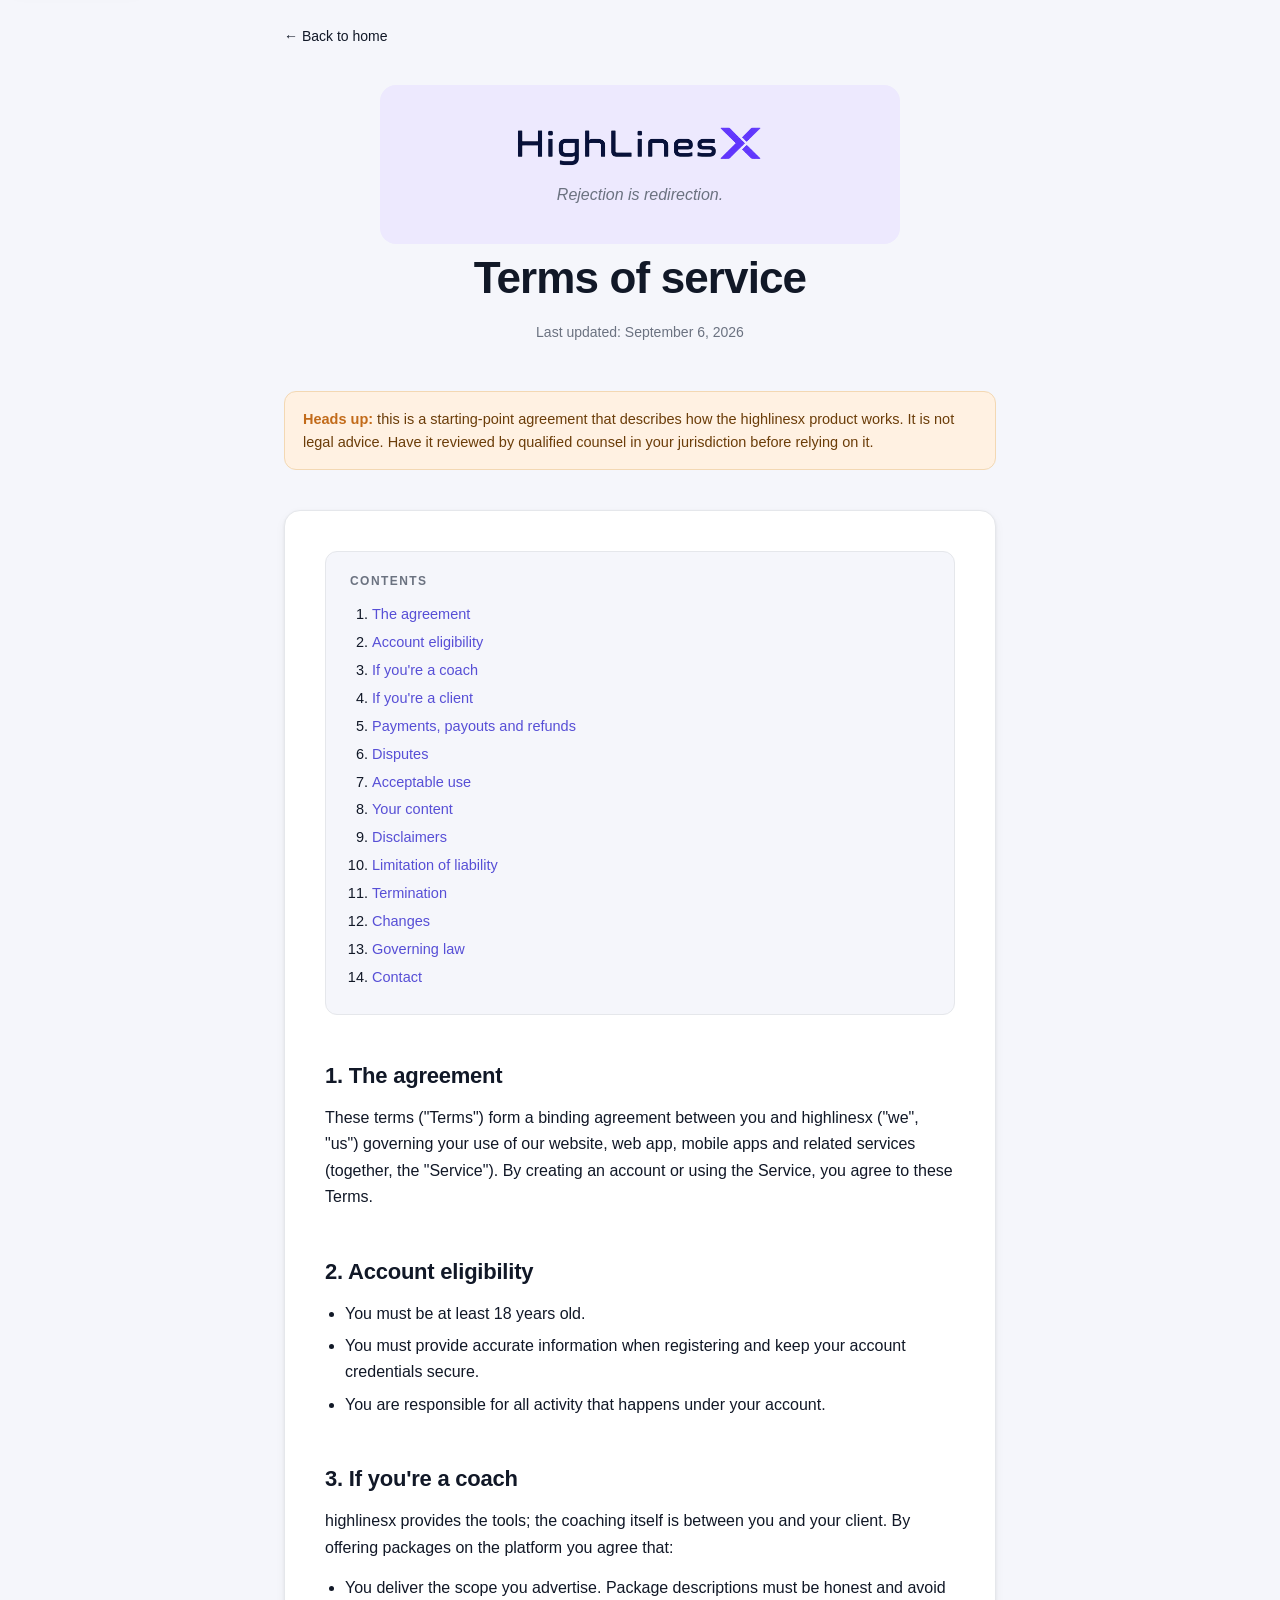
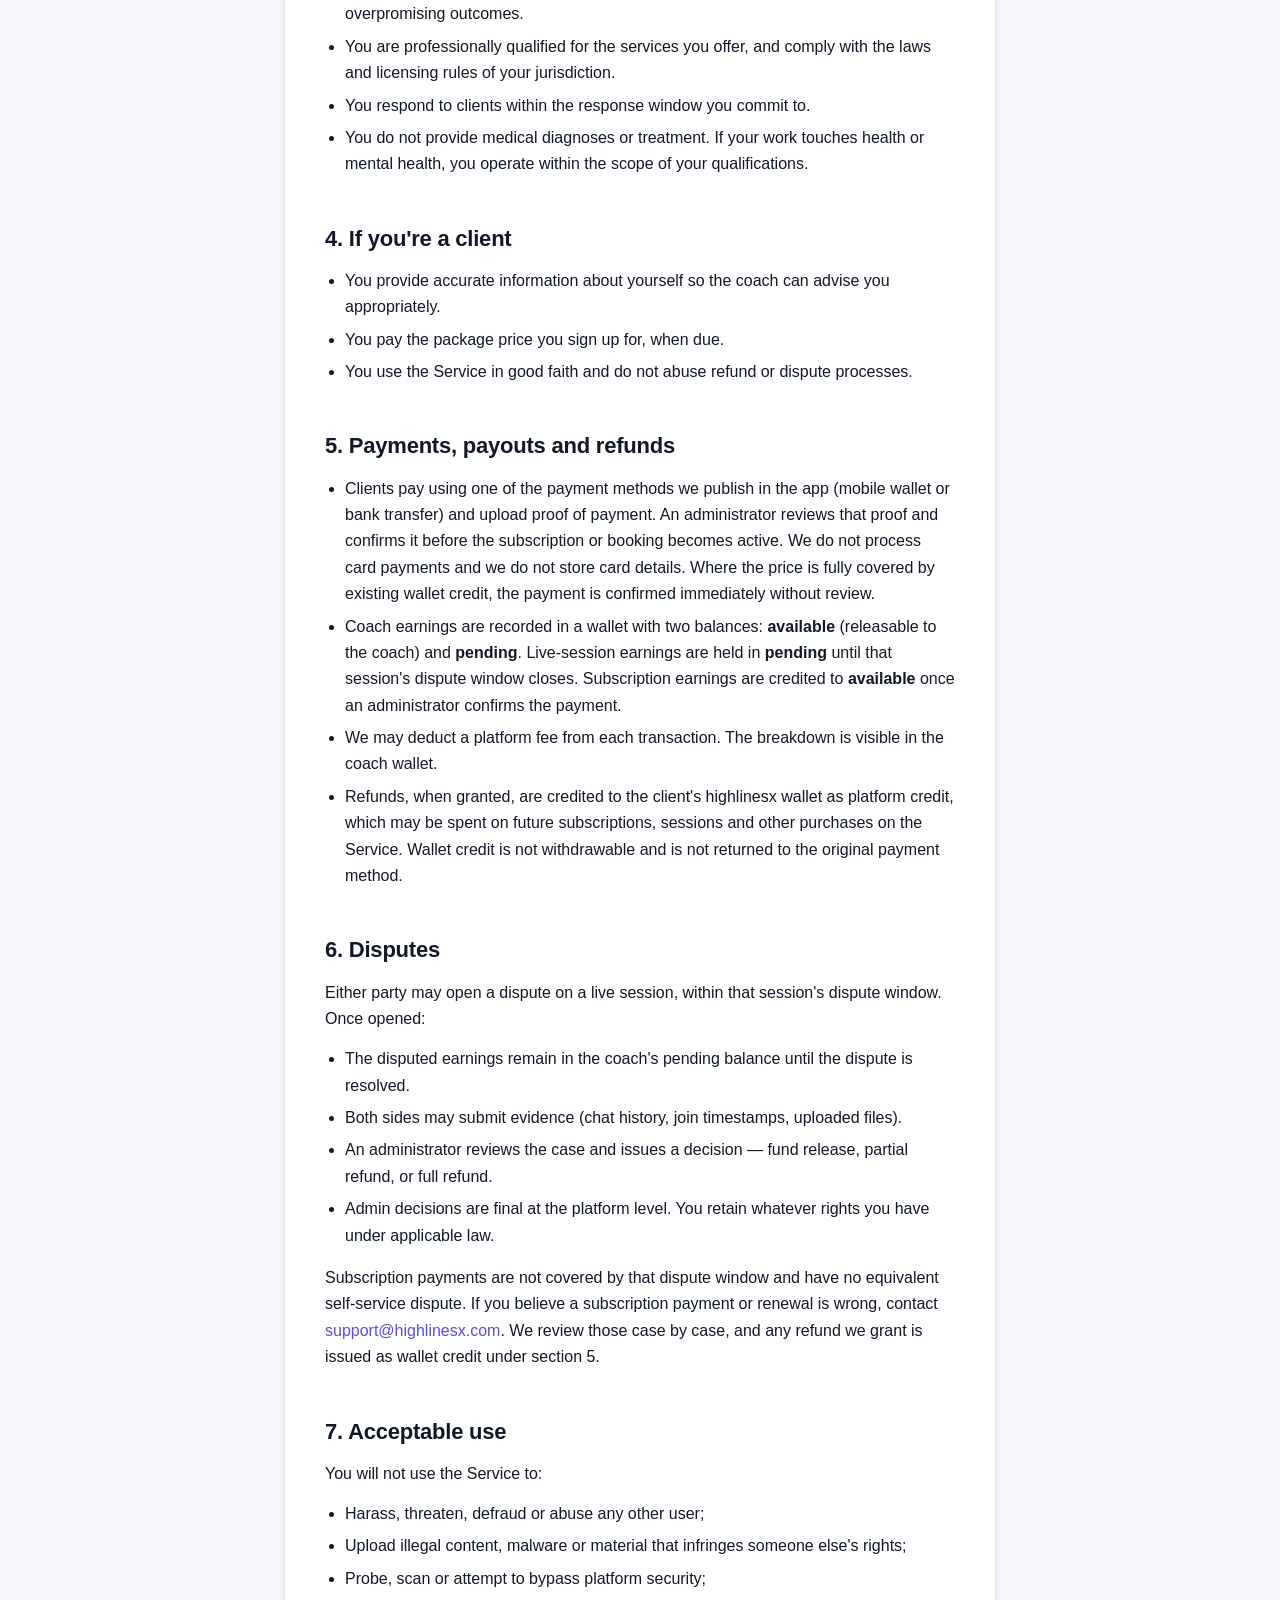
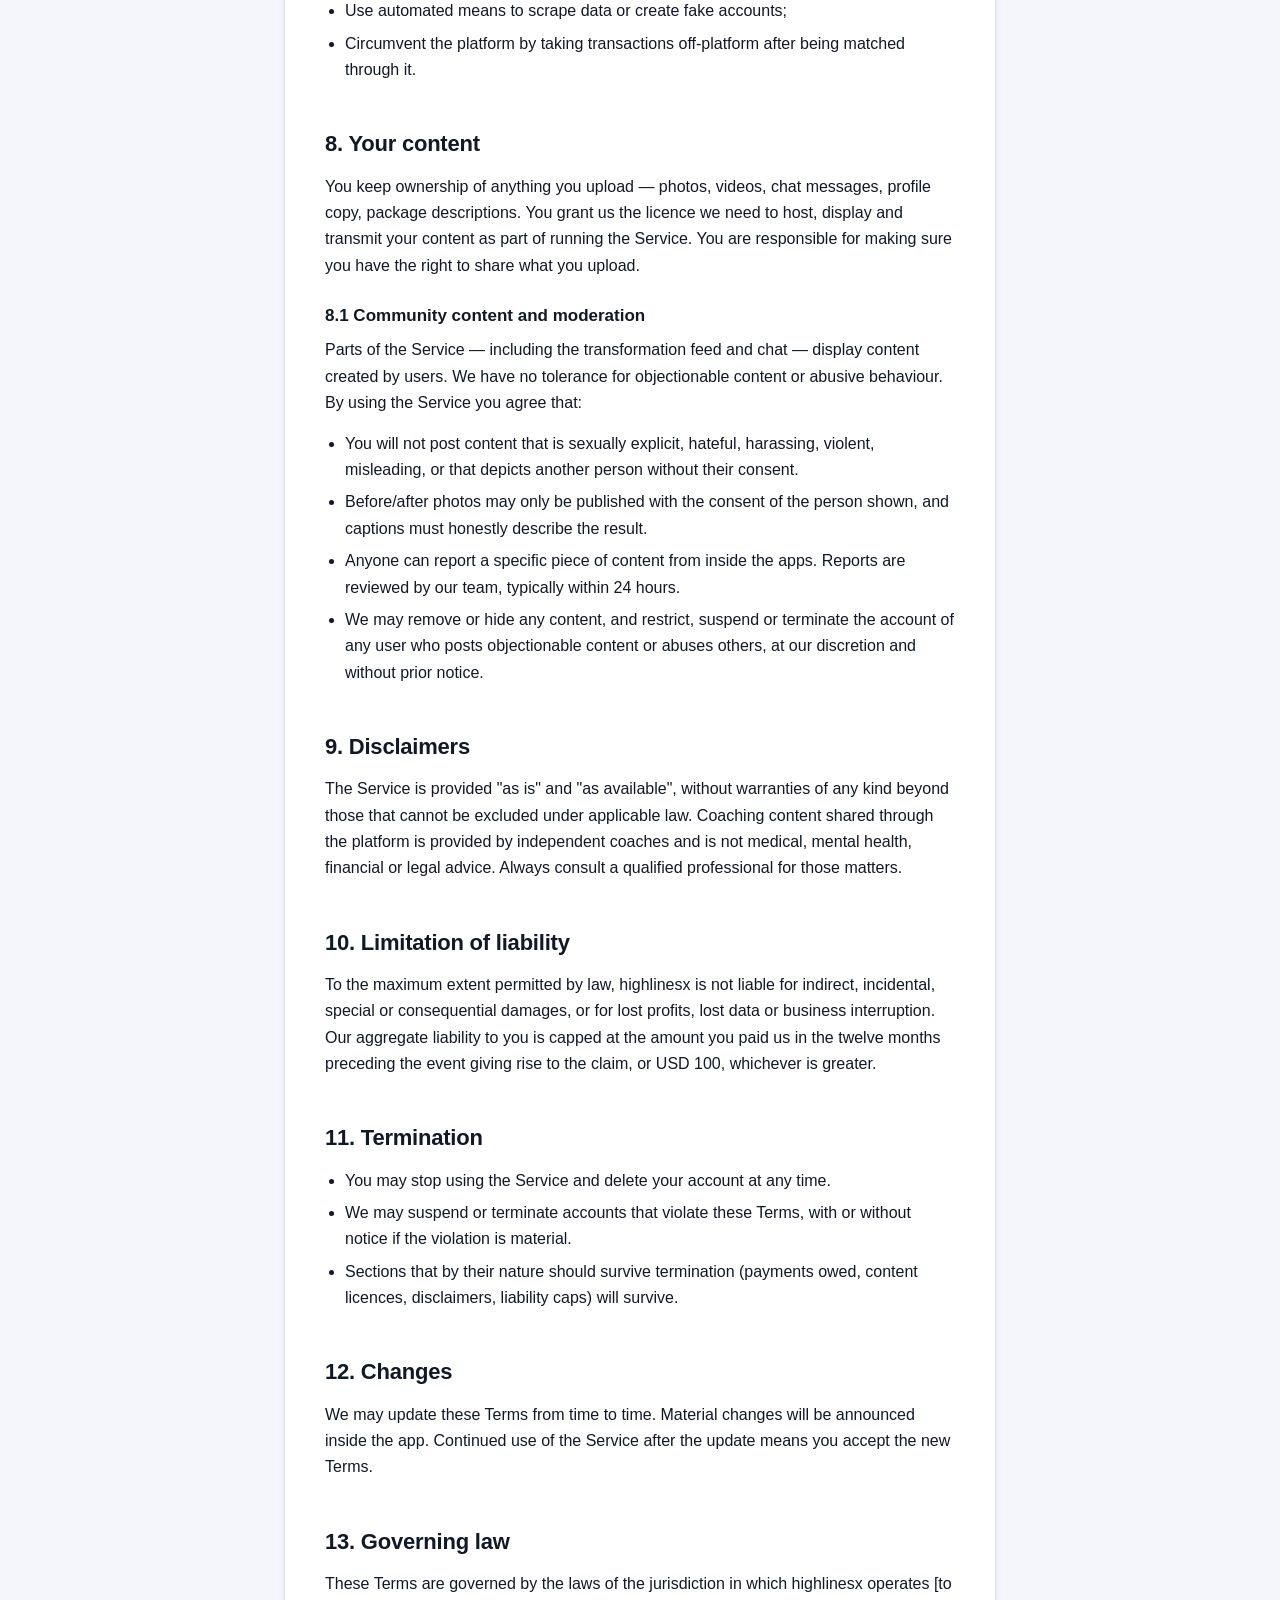
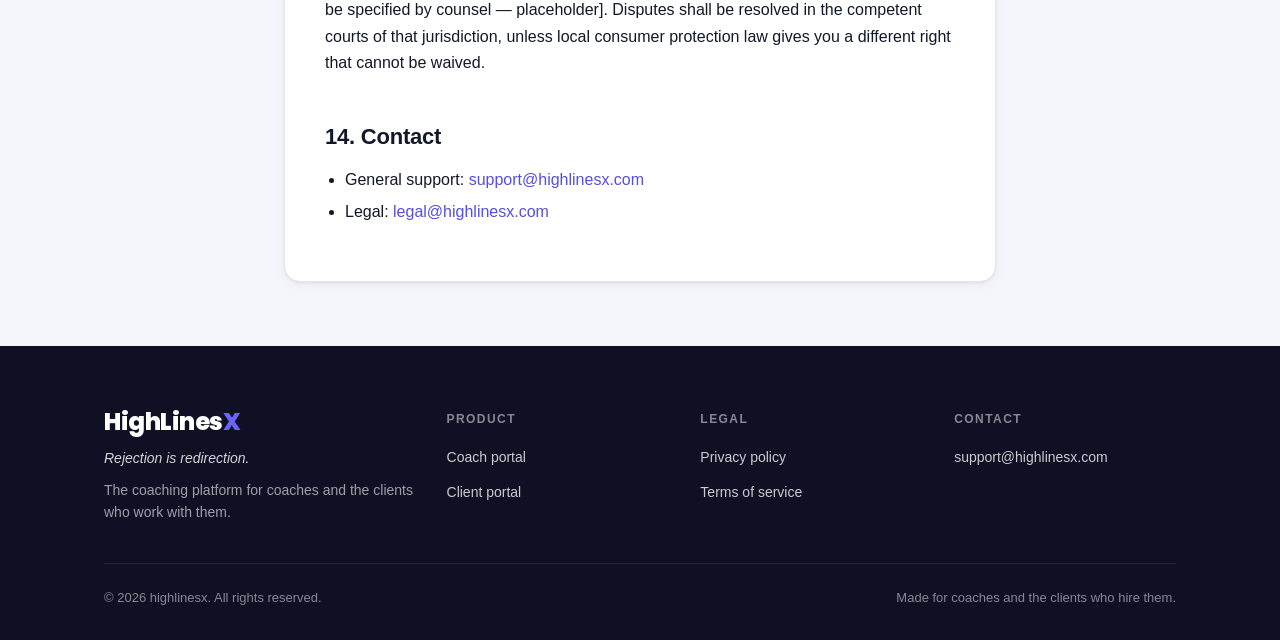
==== terms.html @ 92f1c03d "Static legal pages for highlinesx.com while the platform is hibernated Co-Authored-By: Claude Opus 5" ====
<!doctype html>
<html lang="en">
<head>
<meta charset="utf-8" />
<meta name="viewport" content="width=device-width, initial-scale=1, viewport-fit=cover" />
<title>Terms of service — HighLinesX</title>
<meta name="description" content="The agreement between you and highlinesx when you use the platform." />
<meta name="theme-color" content="#6C63FF" />
<meta name="color-scheme" content="light" />
<link rel="canonical" href="https://highlinesx.com/terms" />
<link rel="icon" type="image/png" href="/favicon.png?v=4" />
<link rel="icon" type="image/png" sizes="512x512" href="/icon-512.png?v=4" />
<link rel="apple-touch-icon" sizes="180x180" href="/apple-touch-icon.png?v=4" />
<meta name="apple-mobile-web-app-capable" content="yes" />
<meta name="apple-mobile-web-app-title" content="highlinesx" />
<link href="/fonts/poppins.css" rel="stylesheet">
<link rel="stylesheet" href="/theme.css" />
<link rel="stylesheet" href="/marketing.css?v=1" />
<script type="application/ld+json">
{
  "@context": "https://schema.org",
  "@graph": [
    { "@type": "Organization", "@id": "https://highlinesx.com/#org", "name": "highlinesx", "url": "https://highlinesx.com/", "logo": "https://highlinesx.com/highlinesx-logo.png", "slogan": "Rejection is redirection." },
    { "@type": "WebPage", "name": "Terms of service — highlinesx", "url": "https://highlinesx.com/terms", "description": "The agreement between you and highlinesx when you use the platform.", "isPartOf": { "@id": "https://highlinesx.com/#org" } }
  ]
}
</script>
</head>
<body>

<a class="skip-link" href="#main">Skip to content</a>

<div class="topbar container container--narrow">
  <a href="/" class="back-link">← Back to home</a>
</div>

<header class="legal-head">
  <div class="container container--narrow">
    <a href="/" class="brand-lockup" aria-label="highlinesx home">
      <span class="brand-lockup__row">
        <img src="/highlinesx-logo.png" alt="highlinesx" class="brand-lockup__logo" width="1040" height="190" />
      </span>
      <span class="brand-lockup__motto">Rejection is redirection.</span>
    </a>
    <h1>Terms of service</h1>
    <div class="meta">Last updated: September 6, 2026</div>
  </div>
</header>

<main id="main" class="container container--narrow">
  <div class="disclaimer">
    <strong>Heads up:</strong> this is a starting-point agreement that describes how the highlinesx product works.
    It is not legal advice. Have it reviewed by qualified counsel in your jurisdiction before relying on it.
  </div>

  <article>
    <nav class="toc" aria-label="Contents">
      <h4>Contents</h4>
      <ol>
        <li><a href="#agreement">The agreement</a></li>
        <li><a href="#eligibility">Account eligibility</a></li>
        <li><a href="#coach">If you're a coach</a></li>
        <li><a href="#client">If you're a client</a></li>
        <li><a href="#payments">Payments, payouts and refunds</a></li>
        <li><a href="#disputes">Disputes</a></li>
        <li><a href="#conduct">Acceptable use</a></li>
        <li><a href="#content">Your content</a></li>
        <li><a href="#disclaimers">Disclaimers</a></li>
        <li><a href="#liability">Limitation of liability</a></li>
        <li><a href="#termination">Termination</a></li>
        <li><a href="#changes">Changes</a></li>
        <li><a href="#law">Governing law</a></li>
        <li><a href="#contact">Contact</a></li>
      </ol>
    </nav>

    <h2 id="agreement">1. The agreement</h2>
    <p>These terms ("Terms") form a binding agreement between you and highlinesx ("we", "us") governing your use of our website, web app, mobile apps and related services (together, the "Service"). By creating an account or using the Service, you agree to these Terms.</p>

    <h2 id="eligibility">2. Account eligibility</h2>
    <ul>
      <li>You must be at least 18 years old.</li>
      <li>You must provide accurate information when registering and keep your account credentials secure.</li>
      <li>You are responsible for all activity that happens under your account.</li>
    </ul>

    <h2 id="coach">3. If you're a coach</h2>
    <p>highlinesx provides the tools; the coaching itself is between you and your client. By offering packages on the platform you agree that:</p>
    <ul>
      <li>You deliver the scope you advertise. Package descriptions must be honest and avoid overpromising outcomes.</li>
      <li>You are professionally qualified for the services you offer, and comply with the laws and licensing rules of your jurisdiction.</li>
      <li>You respond to clients within the response window you commit to.</li>
      <li>You do not provide medical diagnoses or treatment. If your work touches health or mental health, you operate within the scope of your qualifications.</li>
    </ul>

    <h2 id="client">4. If you're a client</h2>
    <ul>
      <li>You provide accurate information about yourself so the coach can advise you appropriately.</li>
      <li>You pay the package price you sign up for, when due.</li>
      <li>You use the Service in good faith and do not abuse refund or dispute processes.</li>
    </ul>

    <h2 id="payments">5. Payments, payouts and refunds</h2>
    <ul>
      <li>Clients pay using one of the payment methods we publish in the app (mobile wallet or bank transfer) and upload proof of payment. An administrator reviews that proof and confirms it before the subscription or booking becomes active. We do not process card payments and we do not store card details. Where the price is fully covered by existing wallet credit, the payment is confirmed immediately without review.</li>
      <li>Coach earnings are recorded in a wallet with two balances: <strong>available</strong> (releasable to the coach) and <strong>pending</strong>. Live-session earnings are held in <strong>pending</strong> until that session's dispute window closes. Subscription earnings are credited to <strong>available</strong> once an administrator confirms the payment.</li>
      <li>We may deduct a platform fee from each transaction. The breakdown is visible in the coach wallet.</li>
      <li>Refunds, when granted, are credited to the client's highlinesx wallet as platform credit, which may be spent on future subscriptions, sessions and other purchases on the Service. Wallet credit is not withdrawable and is not returned to the original payment method.</li>
    </ul>

    <h2 id="disputes">6. Disputes</h2>
    <p>Either party may open a dispute on a live session, within that session's dispute window. Once opened:</p>
    <ul>
      <li>The disputed earnings remain in the coach's pending balance until the dispute is resolved.</li>
      <li>Both sides may submit evidence (chat history, join timestamps, uploaded files).</li>
      <li>An administrator reviews the case and issues a decision — fund release, partial refund, or full refund.</li>
      <li>Admin decisions are final at the platform level. You retain whatever rights you have under applicable law.</li>
    </ul>
    <p>Subscription payments are not covered by that dispute window and have no equivalent self-service dispute. If you believe a subscription payment or renewal is wrong, contact <a href="mailto:support@highlinesx.com">support@highlinesx.com</a>. We review those case by case, and any refund we grant is issued as wallet credit under section 5.</p>

    <h2 id="conduct">7. Acceptable use</h2>
    <p>You will not use the Service to:</p>
    <ul>
      <li>Harass, threaten, defraud or abuse any other user;</li>
      <li>Upload illegal content, malware or material that infringes someone else's rights;</li>
      <li>Probe, scan or attempt to bypass platform security;</li>
      <li>Use automated means to scrape data or create fake accounts;</li>
      <li>Circumvent the platform by taking transactions off-platform after being matched through it.</li>
    </ul>

    <h2 id="content">8. Your content</h2>
    <p>You keep ownership of anything you upload — photos, videos, chat messages, profile copy, package descriptions. You grant us the licence we need to host, display and transmit your content as part of running the Service. You are responsible for making sure you have the right to share what you upload.</p>
    <h3 id="ugc">8.1 Community content and moderation</h3>
    <p>Parts of the Service — including the transformation feed and chat — display content created by users. We have no tolerance for objectionable content or abusive behaviour. By using the Service you agree that:</p>
    <ul>
      <li>You will not post content that is sexually explicit, hateful, harassing, violent, misleading, or that depicts another person without their consent.</li>
      <li>Before/after photos may only be published with the consent of the person shown, and captions must honestly describe the result.</li>
      <li>Anyone can report a specific piece of content from inside the apps. Reports are reviewed by our team, typically within 24 hours.</li>
      <li>We may remove or hide any content, and restrict, suspend or terminate the account of any user who posts objectionable content or abuses others, at our discretion and without prior notice.</li>
    </ul>

    <h2 id="disclaimers">9. Disclaimers</h2>
    <p>The Service is provided "as is" and "as available", without warranties of any kind beyond those that cannot be excluded under applicable law. Coaching content shared through the platform is provided by independent coaches and is not medical, mental health, financial or legal advice. Always consult a qualified professional for those matters.</p>

    <h2 id="liability">10. Limitation of liability</h2>
    <p>To the maximum extent permitted by law, highlinesx is not liable for indirect, incidental, special or consequential damages, or for lost profits, lost data or business interruption. Our aggregate liability to you is capped at the amount you paid us in the twelve months preceding the event giving rise to the claim, or USD 100, whichever is greater.</p>

    <h2 id="termination">11. Termination</h2>
    <ul>
      <li>You may stop using the Service and delete your account at any time.</li>
      <li>We may suspend or terminate accounts that violate these Terms, with or without notice if the violation is material.</li>
      <li>Sections that by their nature should survive termination (payments owed, content licences, disclaimers, liability caps) will survive.</li>
    </ul>

    <h2 id="changes">12. Changes</h2>
    <p>We may update these Terms from time to time. Material changes will be announced inside the app. Continued use of the Service after the update means you accept the new Terms.</p>

    <h2 id="law">13. Governing law</h2>
    <p>These Terms are governed by the laws of the jurisdiction in which highlinesx operates [to be specified by counsel — placeholder]. Disputes shall be resolved in the competent courts of that jurisdiction, unless local consumer protection law gives you a different right that cannot be waived.</p>

    <h2 id="contact">14. Contact</h2>
    <ul>
      <li>General support: <a href="mailto:support@highlinesx.com">support@highlinesx.com</a></li>
      <li>Legal: <a href="mailto:legal@highlinesx.com">legal@highlinesx.com</a></li>
    </ul>
  </article>
</main>

<footer class="footer">
  <div class="container">
    <div class="footer__grid">
      <div class="footer__brand-col">
        <div class="footer__brand">
          <span class="footer__wordmark" aria-label="highlinesx">HighLines<span class="x">X</span></span>
        </div>
        <p class="footer__motto">Rejection is redirection.</p>
        <p class="footer__tag">The coaching platform for coaches and the clients who work with them.</p>
      </div>
      <nav class="footer__col" aria-label="Product">
        <h5>Product</h5>
        <ul>
          <li><a href="/coach">Coach portal</a></li>
          <li><a href="/client">Client portal</a></li>
        </ul>
      </nav>
      <nav class="footer__col" aria-label="Legal">
        <h5>Legal</h5>
        <ul>
          <li><a href="/privacy">Privacy policy</a></li>
          <li><a href="/terms">Terms of service</a></li>
        </ul>
      </nav>
      <nav class="footer__col" aria-label="Contact">
        <h5>Contact</h5>
        <ul>
          <li><a href="mailto:support@highlinesx.com">support@highlinesx.com</a></li>
        </ul>
      </nav>
    </div>
    <div class="footer__bottom">
      <span>© 2026 highlinesx. All rights reserved.</span>
      <span>Made for coaches and the clients who hire them.</span>
    </div>
  </div>
</footer>

</body>
</html>
---- fonts/poppins.css ----
/*
 * Self-hosted Poppins (weights 600/700/800, latin + latin-ext).
 * Replaces the Google Fonts CDN so no visitor IP is sent to Google —
 * GDPR-clean per LG München 2022. Regenerate: see public/fonts/README.md.
 * unicode-range values copied verbatim from Google's fonts.gstatic.com CSS (v24).
 */

/* ---- 600 ---- */
@font-face {
  font-family: 'Poppins';
  font-style: normal;
  font-weight: 600;
  font-display: swap;
  src: url('/fonts/poppins-600-latin-ext.woff2') format('woff2');
  unicode-range: U+0100-02BA, U+02BD-02C5, U+02C7-02CC, U+02CE-02D7, U+02DD-02FF, U+0304, U+0308, U+0329, U+1D00-1DBF, U+1E00-1E9F, U+1EF2-1EFF, U+2020, U+20A0-20AB, U+20AD-20C0, U+2113, U+2C60-2C7F, U+A720-A7FF;
}
@font-face {
  font-family: 'Poppins';
  font-style: normal;
  font-weight: 600;
  font-display: swap;
  src: url('/fonts/poppins-600-latin.woff2') format('woff2');
  unicode-range: U+0000-00FF, U+0131, U+0152-0153, U+02BB-02BC, U+02C6, U+02DA, U+02DC, U+0304, U+0308, U+0329, U+2000-206F, U+20AC, U+2122, U+2191, U+2193, U+2212, U+2215, U+FEFF, U+FFFD;
}

/* ---- 700 ---- */
@font-face {
  font-family: 'Poppins';
  font-style: normal;
  font-weight: 700;
  font-display: swap;
  src: url('/fonts/poppins-700-latin-ext.woff2') format('woff2');
  unicode-range: U+0100-02BA, U+02BD-02C5, U+02C7-02CC, U+02CE-02D7, U+02DD-02FF, U+0304, U+0308, U+0329, U+1D00-1DBF, U+1E00-1E9F, U+1EF2-1EFF, U+2020, U+20A0-20AB, U+20AD-20C0, U+2113, U+2C60-2C7F, U+A720-A7FF;
}
@font-face {
  font-family: 'Poppins';
  font-style: normal;
  font-weight: 700;
  font-display: swap;
  src: url('/fonts/poppins-700-latin.woff2') format('woff2');
  unicode-range: U+0000-00FF, U+0131, U+0152-0153, U+02BB-02BC, U+02C6, U+02DA, U+02DC, U+0304, U+0308, U+0329, U+2000-206F, U+20AC, U+2122, U+2191, U+2193, U+2212, U+2215, U+FEFF, U+FFFD;
}

/* ---- 800 ---- */
@font-face {
  font-family: 'Poppins';
  font-style: normal;
  font-weight: 800;
  font-display: swap;
  src: url('/fonts/poppins-800-latin-ext.woff2') format('woff2');
  unicode-range: U+0100-02BA, U+02BD-02C5, U+02C7-02CC, U+02CE-02D7, U+02DD-02FF, U+0304, U+0308, U+0329, U+1D00-1DBF, U+1E00-1E9F, U+1EF2-1EFF, U+2020, U+20A0-20AB, U+20AD-20C0, U+2113, U+2C60-2C7F, U+A720-A7FF;
}
@font-face {
  font-family: 'Poppins';
  font-style: normal;
  font-weight: 800;
  font-display: swap;
  src: url('/fonts/poppins-800-latin.woff2') format('woff2');
  unicode-range: U+0000-00FF, U+0131, U+0152-0153, U+02BB-02BC, U+02C6, U+02DA, U+02DC, U+0304, U+0308, U+0329, U+2000-206F, U+20AC, U+2122, U+2191, U+2193, U+2212, U+2215, U+FEFF, U+FFFD;
}
---- theme.css ----
/* ─────────────────────────────────────────────────────────────────────────────
 * theme.css — shared design tokens for CoachDesk (admin, trainer, client)
 *
 * App-specific values (sidebar width, header height, mobile-vs-desktop layout)
 * stay in each HTML file's own <style> block. This file owns ONLY tokens that
 * should match across all three apps.
 *
 * Brand purple + semantic status palette mirror the mobile app's AppColors
 * (lib/core/theme/app_colors.dart in client_mobile) so web and mobile read
 * as the same product.
 * ────────────────────────────────────────────────────────────────────────── */

:root {
  /* Brand */
  --primary:        #6C63FF;
  --primary-dark:   #574FD6;
  --primary-light:  #EDE9FE;

  /* Brand tint ramp — hue ~244°, soft periwinkle. Extends the 3 semantic
   * tokens above for fills, charts, gradients, and hover states. Aliases:
   * 100 = --primary-light, 600 = --primary, 700 = --primary-dark. */
  --primary-50:     #F4F2FF;
  --primary-200:    #DAD8FF;
  --primary-300:    #C4BFFF;
  --primary-400:    #A7A1FF;
  --primary-500:    #8B82FF;
  --primary-900:    #4A40B5;

  /* Status (semantic — matches mobile AppColors) */
  --success:        #1D9E75;
  --success-light:  #E6F6F1;
  --warning:        #C26B1A;
  --warning-light:  #FFF1E2;
  --danger:         #A32D2D;
  --danger-light:   #F9E8E8;
  --info:           #3B82F6;
  --info-light:     #EFF6FF;

  /* Surface + text */
  --text:           #111827;
  --text-muted:     #6B7280;
  --border:         #E5E7EB;
  --bg:             #F5F6FB;
  --card:           #FFFFFF;
  --bg-card:        #FFFFFF;  /* legacy alias used by client app */

  /* Shape */
  --radius:         12px;
  --radius-sm:      8px;
  --shadow:         0 1px 3px rgba(0,0,0,.07), 0 4px 12px rgba(0,0,0,.04);
  --shadow-md:      0 4px 16px rgba(0,0,0,.10), 0 2px 6px rgba(0,0,0,.06);
}

/* Native checkboxes/radios default to the browser's blue; brand them once here
   instead of per-input `accent-color` (dynamically built ones kept missing it). */
input[type="checkbox"], input[type="radio"] { accent-color: var(--primary); }

/* Shared status pill — one base look across all three apps. */
.cd-pill {
  display: inline-flex;
  align-items: center;
  gap: 4px;
  padding: 3px 9px;
  border-radius: 999px;
  font-size: 11px;
  font-weight: 700;
  letter-spacing: .02em;
  line-height: 1.4;
  white-space: nowrap;
}
.cd-pill--success { background: var(--success-light); color: var(--success); }
.cd-pill--warning { background: var(--warning-light); color: var(--warning); }
.cd-pill--danger  { background: var(--danger-light);  color: var(--danger); }
.cd-pill--info    { background: var(--info-light);    color: var(--info); }
.cd-pill--muted   { background: #F3F4F6;              color: var(--text-muted); }

/* Clickable pill variant — adds pointer cursor + subtle hover lift. */
.cd-pill--clickable { cursor: pointer; transition: filter .12s, transform .12s; }
.cd-pill--clickable:hover { filter: brightness(.97); transform: translateY(-1px); }

/* Filter/toggle chip — pair with [aria-pressed="true|false"] for selection state.
   Use as <button class="cd-pill cd-pill--clickable" aria-pressed="false">. */
button.cd-pill { border: none; font-family: inherit; }
.cd-pill--clickable[aria-pressed="true"]  { background: var(--primary); color: #fff; }
.cd-pill--clickable[aria-pressed="false"] { background: #F3F4F6;        color: var(--text-muted); }

/* Live status dot — pairs inside a .cd-pill to signal an in-progress state
   (e.g. "Pending review"). Inherits the pill's text color. */
@keyframes cd-pulse { 0%, 100% { opacity: 1; } 50% { opacity: .3; } }
.cd-status-dot {
  width: 7px; height: 7px; border-radius: 999px;
  background: currentColor; flex-shrink: 0;
  animation: cd-pulse 1.6s ease-in-out infinite;
}
@media (prefers-reduced-motion: reduce) { .cd-status-dot { animation: none; } }

/* Tier before→after comparison used by tier-switch cards. */
.cd-tier-compare { display: flex; align-items: center; gap: 8px; flex-wrap: wrap; }
.cd-tier-chip {
  display: inline-flex; align-items: baseline; gap: 5px;
  padding: 4px 10px; border-radius: 999px; font-size: 12px; line-height: 1.3;
  font-variant-numeric: tabular-nums; white-space: nowrap;
}
.cd-tier-chip--from { background: #F3F4F6; color: var(--text-muted); }
.cd-tier-chip--to   { background: var(--primary-light); color: var(--primary); font-weight: 700; }
.cd-tier-chip b { font-weight: 800; }
.cd-tier-arrow { color: var(--text-muted); font-weight: 800; font-size: 13px; line-height: 1; }

/* ── Marketing / public-site tokens ──────────────────────────────────────────
   Additive layer consumed by the public pages (index, coach-profile, privacy,
   terms) via marketing.css. The three CoachDesk apps never load marketing.css,
   so these are inert there. Never edit/rename the tokens above — only append. */
:root {
  /* Spacing scale (4px base) — section rhythm + component padding */
  --space-1:  4px;   --space-2:  8px;   --space-3:  12px;  --space-4:  16px;
  --space-5:  20px;  --space-6:  24px;  --space-8:  32px;  --space-10: 40px;
  --space-12: 48px;  --space-16: 64px;  --space-20: 80px;  --space-24: 96px;

  /* Type scale + line-heights */
  --text-xs:  12px;  --text-sm:  13.5px; --text-base: 15px; --text-md:  17px;
  --text-lg:  20px;  --text-xl:  24px;   --text-2xl:  28px; --text-3xl: 34px;
  --leading-tight: 1.15; --leading-snug: 1.35; --leading-normal: 1.55;

  /* Brand-ramp gap fillers — the exact hexes the public pages hardcode today */
  --primary-800: #4338CA;   /* indigo gradient stop */
  --violet:      #7C3AED;   /* violet gradient stop */

  /* Hero gradient stops (landing hero, currently raw hexes) */
  --hero-grad-1: #5B53E6;
  --hero-grad-2: #4338CA;
  --hero-grad-3: #7C3AED;

  /* Marketing chrome surfaces */
  --brand-navy:  #0F1B3D;              /* wordmark navy on light */
  --footer-bg:   #0F1024;              /* dark footer used by index/privacy/terms */
  --surface-2:   #F9FAFB;              /* the #f9fafb / #fafafa section fills */
  --on-dark:     rgba(255,255,255,.82);/* body text on dark panels */

  /* Focus + layout */
  --focus-ring:    0 0 0 3px rgba(108,99,255,.45);
  --nav-h:         64px;
  --container-max: 1120px;
}

/* Chat-specific tokens (used by message cards in coach + client apps) */
:root {
  --chat-card-radius-mine:   18px 6px 18px 18px;
  --chat-card-radius-theirs: 6px 18px 18px 18px;
  --chat-card-border:        1px solid #ede9fe;
  --chat-card-shadow:        0 6px 20px rgba(124,58,237,.08), 0 1px 2px rgba(15,23,42,.04);
  --chat-accent-checkin:     #7c3aed;
  --chat-accent-plan:        #6366f1;
  --chat-accent-session:     #7c3aed;
  --chat-accent-tip:         #f59e0b;
}

/* ── Brand wordmark ──────────────────────────────────────────────────────────
   The HighLinesX logo, recreated as theme-adaptive text. "HighLines" inherits
   .hlx-logo's color (navy on light, white via --on-dark on dark panels); the
   "X" is always brand purple. Size it by setting font-size on the parent. */
.hlx-logo {
  font-family: 'Poppins', -apple-system, BlinkMacSystemFont, 'Segoe UI', sans-serif;
  font-weight: 700;
  letter-spacing: -.02em;
  line-height: 1;
  color: #13183F;
  display: inline-flex;
  align-items: baseline;
  white-space: nowrap;
}
.hlx-logo .hlx-logo__x { color: var(--primary, #6C63FF); font-weight: 800; font-size: 1em; }
.hlx-logo--on-dark { color: #fff; }
---- marketing.css ----
/* ─────────────────────────────────────────────────────────────────────────────
 * marketing.css — shared component layer for the PUBLIC pages only
 * (index.html, coach-profile.html, privacy.html, terms.html).
 *
 * Sits on top of theme.css (the token layer). The three CoachDesk apps do NOT
 * load this file, so nothing here can regress them. Page-unique layout — and
 * coach-profile.html's JS-coupled component classes — stay in each page's own
 * <style> block. Load order per page: theme.css → marketing.css → page <style>.
 * ────────────────────────────────────────────────────────────────────────── */

/* ── Reset + base ────────────────────────────────────────────────────────── */
*, *::before, *::after { box-sizing: border-box; }
html { scroll-behavior: smooth; }
body {
  margin: 0;
  font-family: -apple-system, BlinkMacSystemFont, 'Segoe UI', Roboto, sans-serif;
  color: var(--text);
  background: var(--bg);
  line-height: var(--leading-normal);
  -webkit-font-smoothing: antialiased;
  overflow-x: hidden;
}
img { max-width: 100%; display: block; }
a { color: var(--primary-dark); text-decoration: none; }
a:hover { text-decoration: underline; }

/* Visible keyboard focus everywhere. */
:focus-visible { outline: 2px solid var(--primary); outline-offset: 3px; border-radius: 4px; }

/* Skip-to-content — visually hidden until focused. */
.skip-link {
  position: fixed; top: 10px; left: 10px; z-index: 200;
  transform: translateY(-160%);
  background: var(--primary); color: #fff;
  padding: 10px 16px; border-radius: 10px;
  font-weight: 700; font-size: 14px;
  box-shadow: var(--shadow-md);
  transition: transform .18s ease;
}
.skip-link:focus-visible { transform: translateY(0); text-decoration: none; outline-offset: 4px; }

/* ── Layout container ────────────────────────────────────────────────────── */
.container { width: 100%; max-width: var(--container-max); margin: 0 auto; padding: 0 var(--space-6); }
.container--narrow { max-width: 760px; }

/* ── Buttons ─────────────────────────────────────────────────────────────── */
.btn {
  display: inline-flex; align-items: center; justify-content: center; gap: var(--space-2);
  height: 44px; padding: 0 var(--space-5);
  border-radius: 10px; border: none; cursor: pointer;
  font-family: inherit; font-size: 14px; font-weight: 600;
  transition: transform .12s ease, box-shadow .12s ease, filter .12s ease;
  text-decoration: none; white-space: nowrap;
}
.btn:hover { text-decoration: none; }
.btn--primary {
  background: linear-gradient(135deg, var(--primary), var(--primary-800));
  color: #fff;
  box-shadow: 0 6px 18px rgba(108,99,255,.32);
}
.btn--primary:hover { transform: translateY(-1px); filter: brightness(1.05); }
.btn--ghost { background: var(--card); color: var(--text); border: 1px solid var(--border); }
.btn--ghost:hover { border-color: var(--primary); color: var(--primary-dark); }
.btn--lg { height: 52px; padding: 0 var(--space-8); font-size: 15px; border-radius: 12px; }
.btn--block { width: 100%; }

/* ── Nav (landing) ───────────────────────────────────────────────────────── */
.nav {
  position: sticky; top: 0; z-index: 50;
  background: rgba(255,255,255,.72);
  backdrop-filter: saturate(160%) blur(14px);
  -webkit-backdrop-filter: saturate(160%) blur(14px);
  border-bottom: 1px solid transparent;
  transition: border-color .2s ease, box-shadow .2s ease, background .2s ease;
}
.nav.is-scrolled {
  border-bottom-color: rgba(229,231,235,.8);
  box-shadow: 0 6px 24px rgba(15,16,36,.06);
  background: rgba(255,255,255,.88);
}
.nav__inner { display: flex; align-items: center; justify-content: space-between; height: var(--nav-h); gap: var(--space-4); }
.brand { display: inline-flex; align-items: center; text-decoration: none; }
.brand__link { display: inline-flex; align-items: center; gap: 10px; text-decoration: none; }
.brand__wordmark { font-family: 'Poppins', sans-serif; font-weight: 800; font-size: 26px; line-height: 1; letter-spacing: -.02em; color: var(--brand-navy); white-space: nowrap; display: inline-block; }
.brand__wordmark .x { color: var(--primary); }
.brand__tagline { margin-left: 12px; font-size: 14px; font-style: italic; font-weight: 500; color: var(--text-muted); white-space: nowrap; }
.nav__links { display: flex; align-items: center; gap: 4px; }
.nav__sep { width: 1px; height: 22px; background: var(--border); margin: 0 6px; }
.nav__link { color: var(--text); font-weight: 500; font-size: 14px; padding: 8px 12px; border-radius: 8px; white-space: nowrap; }
.nav__link:hover { background: var(--primary-light); color: var(--primary-dark); text-decoration: none; }
.nav__anchor { color: var(--text-muted); }

/* Hamburger toggle — desktop-hidden, shown ≤940px. */
.nav__toggle {
  display: none;
  width: 44px; height: 44px; flex: 0 0 auto;
  align-items: center; justify-content: center;
  background: transparent; border: 1px solid var(--border); border-radius: 10px;
  cursor: pointer; color: var(--text);
}
.nav__toggle:hover { border-color: var(--primary); color: var(--primary-dark); }
.nav__toggle svg { width: 22px; height: 22px; display: block; }

/* ── Mobile drawer ───────────────────────────────────────────────────────── */
.nav__drawer {
  position: fixed; inset: 0; z-index: 100;
  visibility: hidden; opacity: 0;
  transition: opacity .2s ease, visibility .2s ease;
}
.nav__drawer.is-open { visibility: visible; opacity: 1; }
.nav__drawer-backdrop { position: absolute; inset: 0; background: rgba(15,16,36,.42); backdrop-filter: blur(2px); }
.nav__drawer-panel {
  position: absolute; top: 0; right: 0; bottom: 0;
  width: min(320px, 86vw);
  background: var(--card);
  box-shadow: -12px 0 40px rgba(15,16,36,.18);
  padding: var(--space-5) var(--space-5) calc(var(--space-6) + env(safe-area-inset-bottom));
  display: flex; flex-direction: column; gap: var(--space-2);
  transform: translateX(100%);
  transition: transform .24s cubic-bezier(.4,0,.2,1);
  overflow-y: auto;
}
.nav__drawer.is-open .nav__drawer-panel { transform: none; }
.nav__drawer-head { display: flex; align-items: center; justify-content: space-between; margin-bottom: var(--space-2); }
.nav__drawer-close {
  width: 40px; height: 40px; display: inline-flex; align-items: center; justify-content: center;
  background: transparent; border: none; border-radius: 10px; cursor: pointer; color: var(--text-muted);
  font-size: 22px; line-height: 1;
}
.nav__drawer-close:hover { background: var(--primary-light); color: var(--primary-dark); }
.nav__drawer-panel .nav__link { font-size: 16px; padding: 12px 14px; color: var(--text); }
.nav__drawer-sep { height: 1px; background: var(--border); margin: var(--space-2) 0; }
.nav__drawer-panel .btn { margin-top: var(--space-2); }

/* ── Footer (shared: landing + legal) ────────────────────────────────────── */
.footer { background: var(--footer-bg); color: rgba(255,255,255,.78); padding: var(--space-16) 0 var(--space-8); }
.footer__grid { display: grid; gap: var(--space-8); grid-template-columns: 1.4fr 1fr 1fr 1fr; margin-bottom: var(--space-10); }
.footer__brand { display: inline-flex; align-items: center; gap: 10px; margin-bottom: 14px; }
.footer__wordmark { font-family: 'Poppins', sans-serif; font-weight: 800; font-size: 24px; line-height: 1; letter-spacing: -.02em; color: #fff; white-space: nowrap; display: inline-block; }
.footer__wordmark .x { color: var(--primary); }
.footer__motto { color: var(--on-dark); font-style: italic; font-weight: 500; font-size: 14px; margin: 0 0 10px; }
.footer__tag { color: rgba(255,255,255,.6); font-size: 14px; max-width: 320px; margin: 0; }
.footer__col h5 { font-size: 12px; text-transform: uppercase; letter-spacing: .12em; color: rgba(255,255,255,.5); margin: 0 0 16px; font-weight: 700; }
.footer__col ul { list-style: none; padding: 0; margin: 0; display: grid; gap: 10px; }
.footer__col a { color: rgba(255,255,255,.78); font-size: 14px; }
.footer__col a:hover { color: #fff; text-decoration: none; }
.footer__bottom { border-top: 1px solid rgba(255,255,255,.08); padding-top: var(--space-6); font-size: 13px; color: rgba(255,255,255,.5); display: flex; justify-content: space-between; gap: var(--space-4); flex-wrap: wrap; }

/* ── Legal-page primitives (privacy + terms) ─────────────────────────────── */
.topbar { padding-top: var(--space-6); }
.back-link { display: inline-flex; align-items: center; gap: 4px; font-size: 14px; font-weight: 500; color: var(--text); text-decoration: none; }
.back-link:hover { color: var(--primary-dark); }
.brand-lockup {
  display: flex; flex-direction: column; align-items: center; gap: 14px;
  max-width: 520px; margin: 8px auto 0; padding: 36px 40px;
  background: var(--primary-light); border-radius: 16px; text-decoration: none;
}
.brand-lockup:hover { text-decoration: none; }
.brand-lockup__row { display: inline-flex; align-items: center; gap: 12px; }
.brand-lockup__logo { height: clamp(36px, 8vw, 48px); width: auto; display: block; }
.brand-lockup__motto { font-style: italic; font-weight: 500; font-size: 16px; color: var(--text-muted); }
.legal-head { padding: 28px 0 24px; text-align: center; }
.legal-head h1 { font-size: clamp(32px, 4vw, 44px); font-weight: 800; letter-spacing: -.02em; margin: 0 0 10px; }
.legal-head .meta { color: var(--text-muted); font-size: 14px; }
.disclaimer {
  background: var(--warning-light); border: 1px solid #f3d8b3; color: #6b3d09;
  padding: 16px 18px; border-radius: var(--radius); margin: 24px 0 40px; font-size: 14.5px;
}
.disclaimer strong { color: var(--warning); }
article { background: var(--card); border: 1px solid var(--border); border-radius: 16px; padding: 40px; margin-bottom: 64px; box-shadow: var(--shadow); }
article h2 { font-size: 22px; font-weight: 800; letter-spacing: -.01em; margin: 36px 0 12px; padding-top: 8px; }
article h2:first-child { margin-top: 0; }
article h3 { font-size: 17px; font-weight: 700; margin: 24px 0 8px; }
article p { margin: 0 0 14px; color: var(--text); line-height: 1.65; }
article ul { margin: 0 0 16px; padding-left: 20px; }
article li { margin-bottom: 6px; line-height: 1.65; }
article strong { color: var(--text); }
.toc { background: var(--bg); border: 1px solid var(--border); border-radius: var(--radius); padding: 20px 24px; margin-bottom: 32px; }
.toc h4 { font-size: 12px; text-transform: uppercase; letter-spacing: .12em; color: var(--text-muted); margin: 0 0 12px; }
.toc ol { margin: 0; padding-left: 22px; }
.toc li { margin-bottom: 4px; font-size: 14.5px; }
.toc a { text-decoration: none; }
.toc a:hover { text-decoration: underline; }

/* ── Responsive ──────────────────────────────────────────────────────────── */
@media (max-width: 940px) {
  .nav__links { display: none; }
  .nav__toggle { display: inline-flex; }
}
@media (max-width: 780px) {
  .footer__grid { grid-template-columns: 1fr 1fr; gap: var(--space-6); }
  .footer__brand-col { grid-column: 1 / -1; }
}
@media (max-width: 540px) {
  .container { padding: 0 18px; }
  article { padding: 24px; }
  .footer__grid { grid-template-columns: 1fr; }
  .footer__bottom { justify-content: center; text-align: center; }
}

@media (prefers-reduced-motion: reduce) {
  html { scroll-behavior: auto; }
  .skip-link, .nav__drawer, .nav__drawer-panel { transition: none; }
}
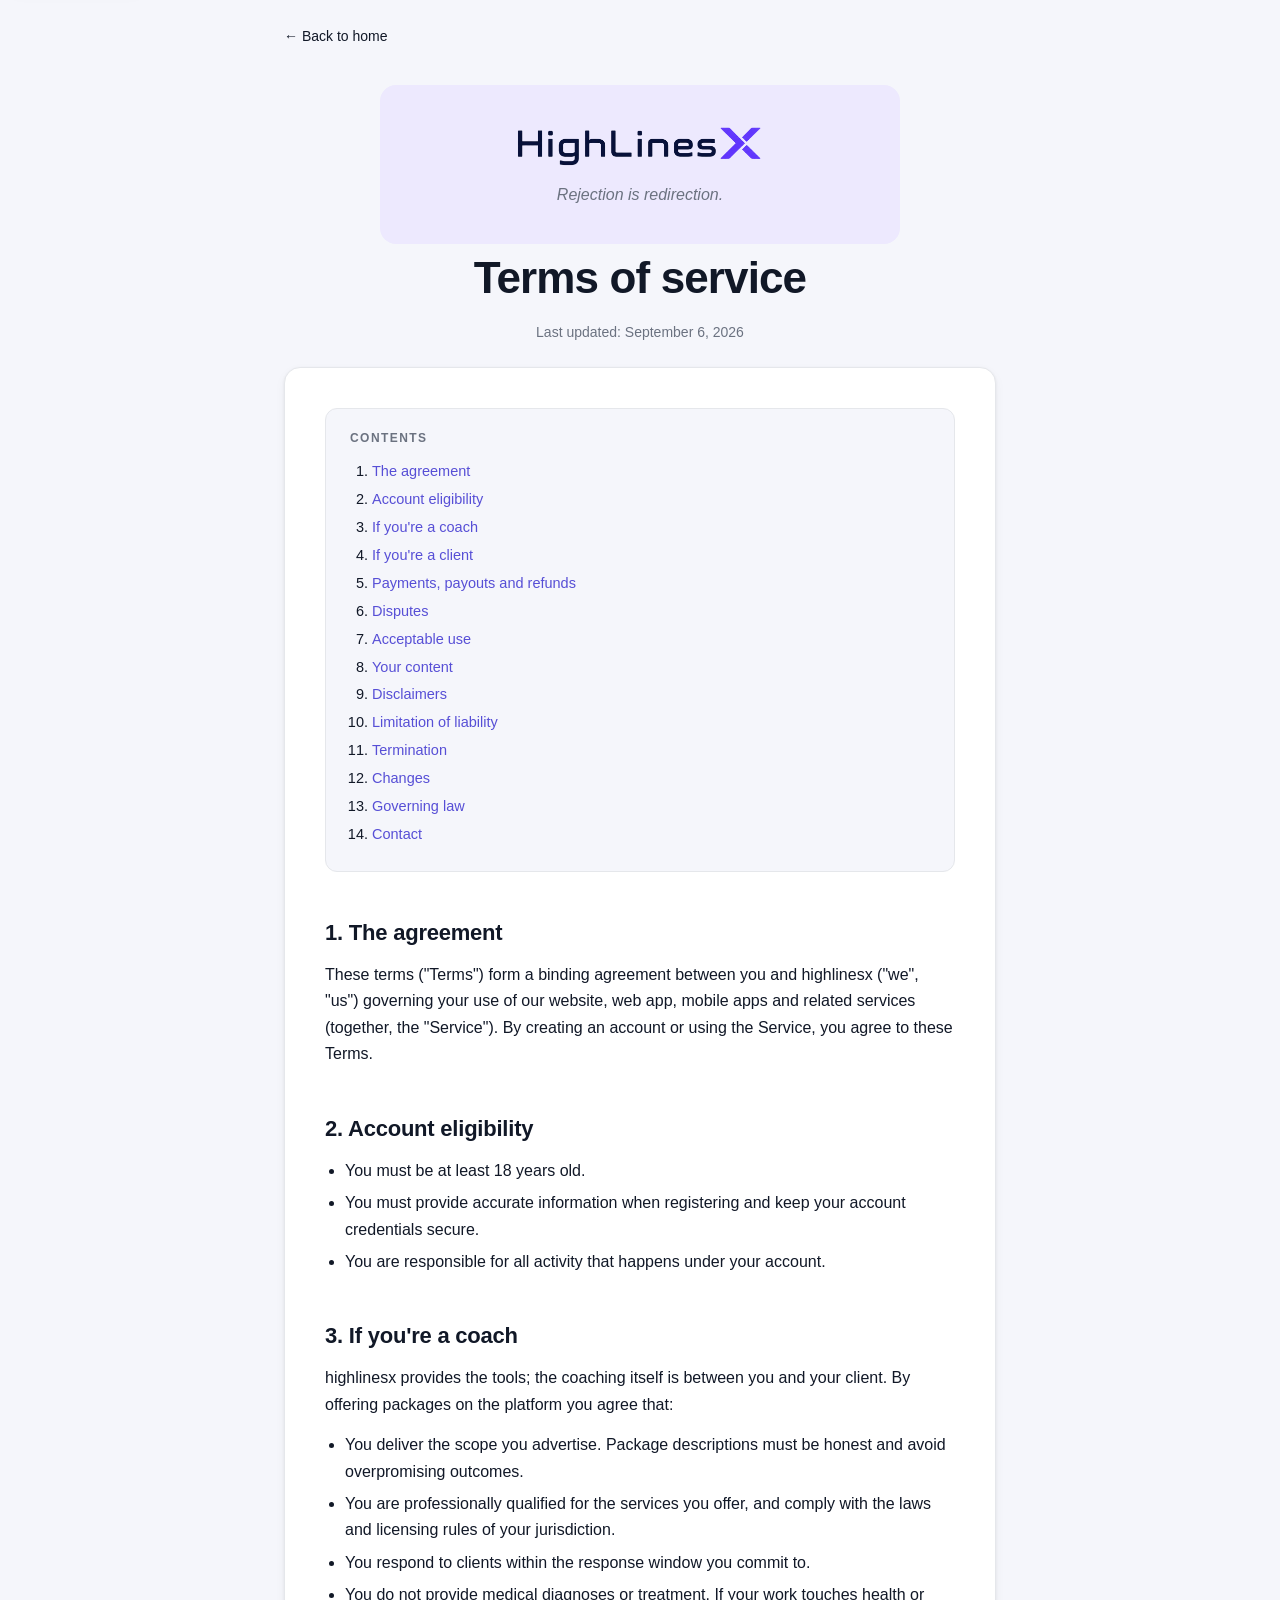
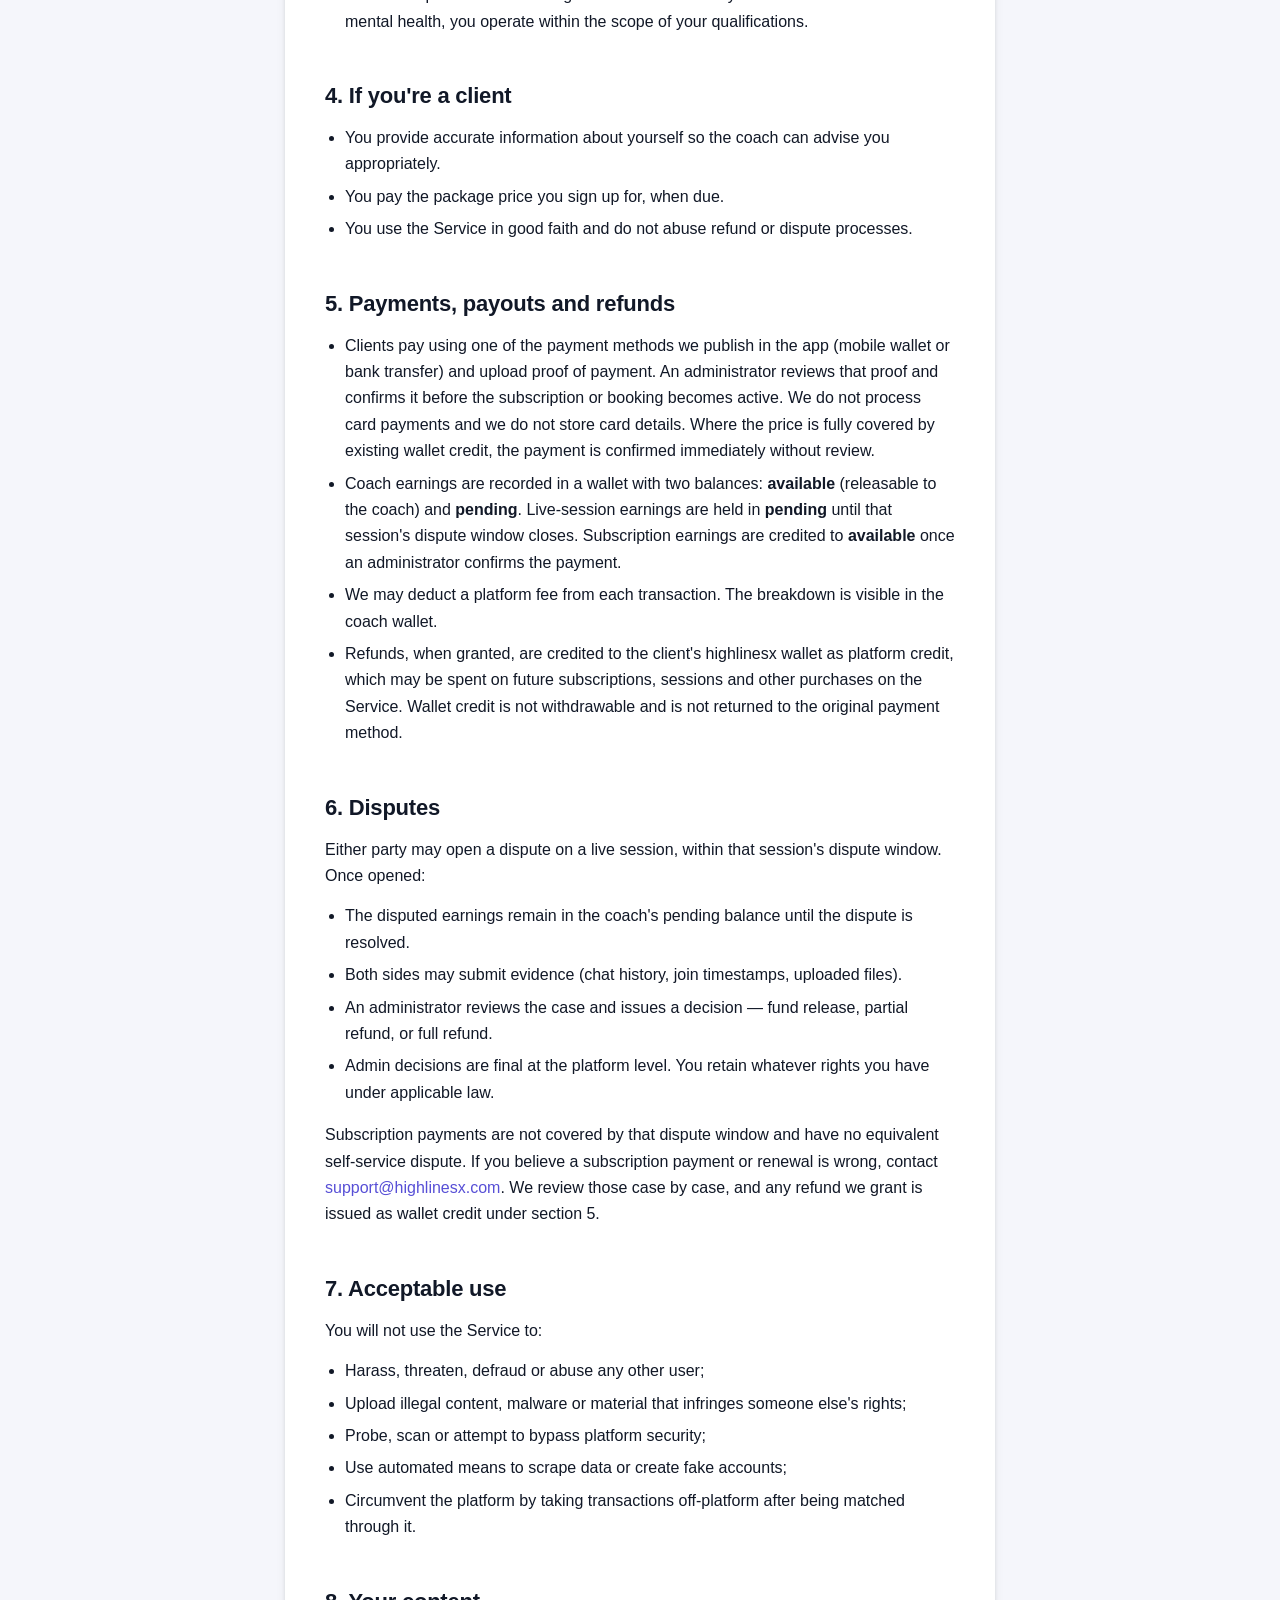
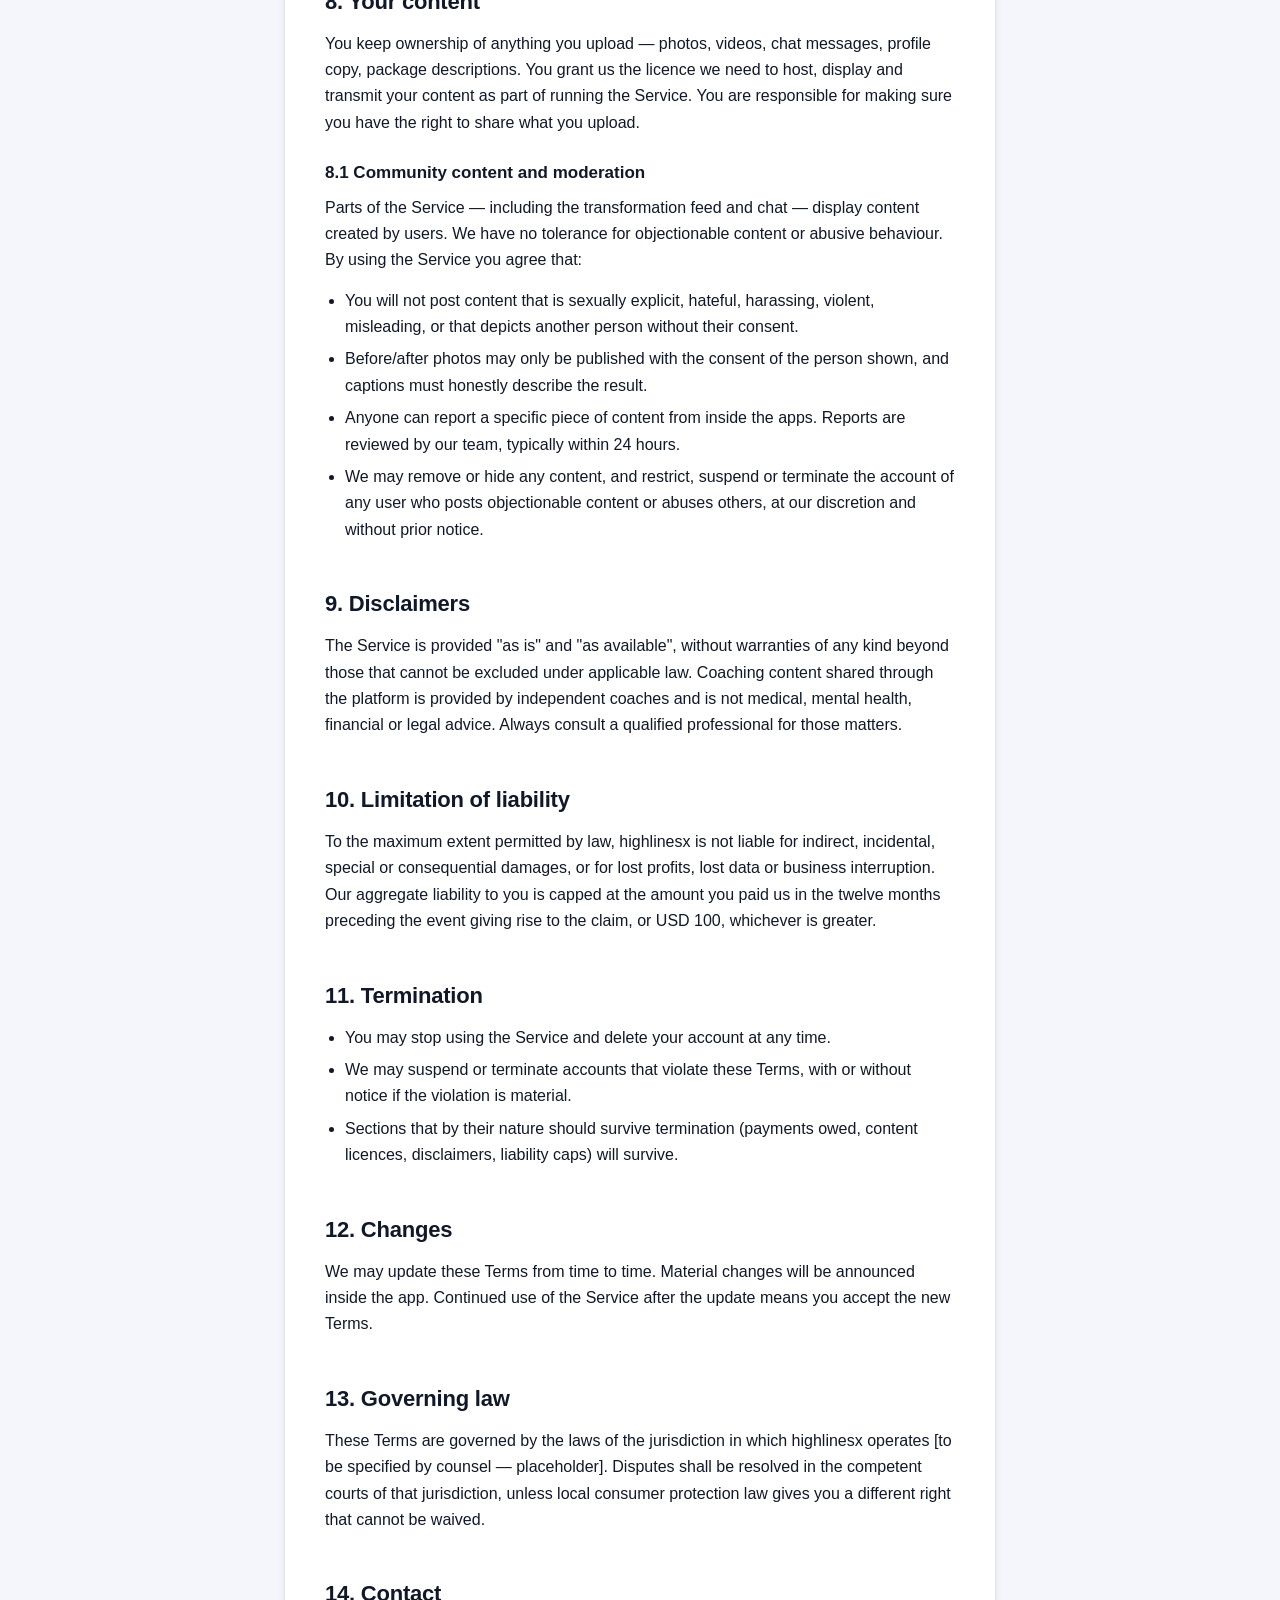
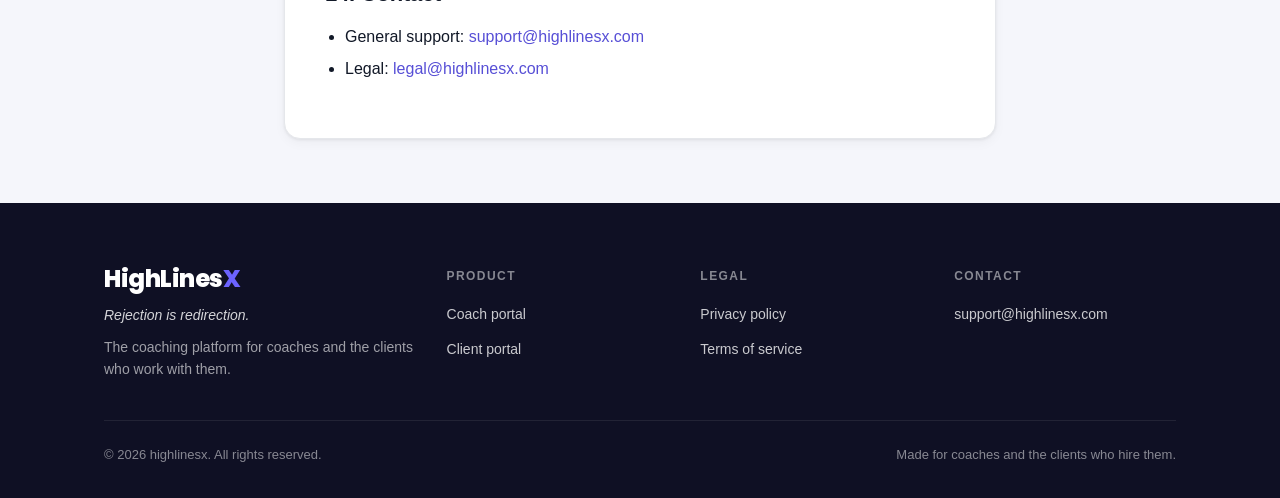
==== commit a0fe6bf3: "Drop the draft-template banner from privacy and terms Co-Authored-By: Claude Opus 5.5 <noreply@anthr" ====
--- a/terms.html
+++ b/terms.html
@@ -48,11 +48,6 @@
 </header>
 
 <main id="main" class="container container--narrow">
-  <div class="disclaimer">
-    <strong>Heads up:</strong> this is a starting-point agreement that describes how the highlinesx product works.
-    It is not legal advice. Have it reviewed by qualified counsel in your jurisdiction before relying on it.
-  </div>
-
   <article>
     <nav class="toc" aria-label="Contents">
       <h4>Contents</h4>
